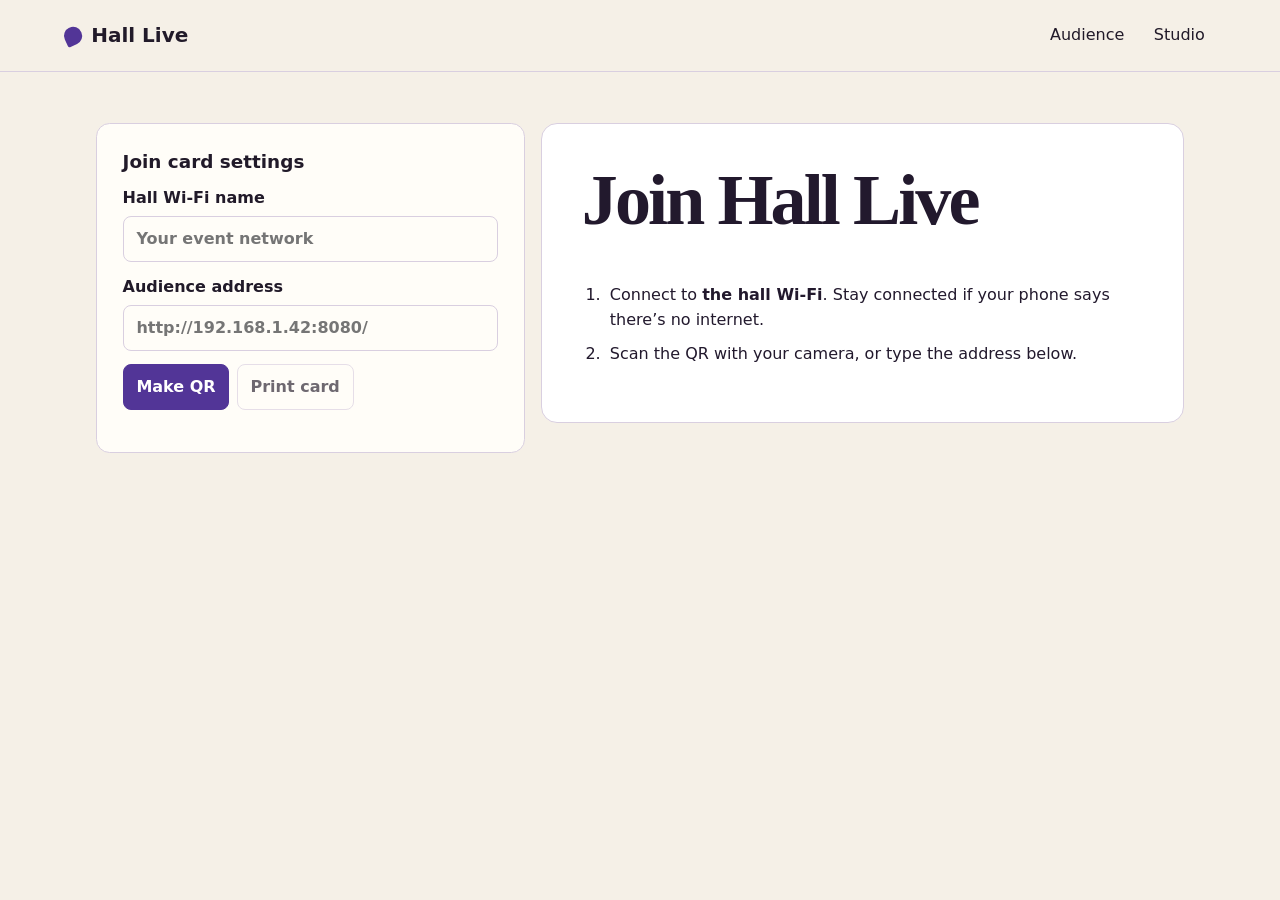
==== join.html @ 4592b155 "Add offline audience QR and venue setup guide" ====
<!doctype html>
<html lang="en">
<head>
<meta charset="utf-8">
<meta name="viewport" content="width=device-width, initial-scale=1">
<title>Audience join card | Hall Live</title>
<link rel="stylesheet" href="/style.css">
</head>
<body>
<header><a class="brand" href="/"><span class="brand-mark" aria-hidden="true"></span>Hall Live</a><nav aria-label="Views"><a href="/">Audience</a><a href="/?view=studio">Studio</a></nav></header>
<main class="join-layout">
  <section class="editor join-settings">
    <h2>Join card settings</h2>
    <form id="join-form">
      <label>Hall Wi-Fi name<input name="network" maxlength="32" required placeholder="Your event network"></label>
      <label>Audience address<input name="address" type="url" required maxlength="80" placeholder="http://192.168.1.42:8080/"></label>
      <div class="actions"><button class="primary">Make QR</button><button id="print-card" type="button" disabled>Print card</button></div>
    </form>
    <p id="join-status" role="status"></p>
  </section>
  <article class="join-card" aria-labelledby="join-title">
    <h1 id="join-title">Join Hall Live</h1>
    <ol>
      <li>Connect to <strong id="printed-network">the hall Wi-Fi</strong>. Stay connected if your phone says there’s no internet.</li>
      <li>Scan the QR with your camera, or type the address below.</li>
    </ol>
    <div id="join-qr"></div>
    <p id="printed-address"></p>
  </article>
</main>
<script src="/qrcode.js"></script>
<script src="/join.js"></script>
</body>
</html>
---- style.css ----
:root {
  --paper: #f5f0e7;
  --panel: #fffdf8;
  --ink: #211a29;
  --muted: #62576a;
  --line: #d9cfe0;
  --accent: #523597;
  --wash: #eae0ff;
  --signal: #e2ff9d;
  font: 16px/1.55 system-ui, sans-serif;
  background: var(--paper);
  color: var(--ink);
}
* { box-sizing: border-box }
body { margin: 0; min-height: 100vh }
header {
  display: flex; align-items: center; justify-content: space-between; flex-wrap: wrap;
  gap: .75rem 2rem; padding: 1rem clamp(1rem, 5vw, 4rem); border-bottom: 1px solid var(--line);
}
.brand { display: inline-flex; align-items: center; gap: .6rem; font-size: 1.25rem; font-weight: 850; text-decoration: none }
.brand-mark {
  width: 1.1rem; height: 1.1rem; background: var(--accent); display: inline-block;
  border-radius: 50% 50% 50% 12%; transform: rotate(-25deg);
}
a { color: inherit; text-underline-offset: .22em }
nav, .actions { display: flex; flex-wrap: wrap; gap: .45rem }
nav a { padding: .45rem .7rem; border-radius: .4rem; text-decoration: none }
nav a:hover { text-decoration: underline }
nav a[aria-current] { background: var(--wash); color: var(--accent); font-weight: 750 }
main, #notice { max-width: 76rem; margin-inline: auto; padding-inline: clamp(1rem, 5vw, 4rem) }
main { padding-block: clamp(1.4rem, 4vw, 3.5rem) }
#notice { color: var(--accent); margin-block: .8rem 0 }
#notice:empty { display: none }
h1, h2, p { margin: 0 0 .65em; overflow-wrap: anywhere }
h1 { font: 700 clamp(2.65rem, 7.5vw, 5.75rem)/1 Georgia, serif; letter-spacing: -.04em; text-wrap: balance }
h2 { font-size: 1.15rem; line-height: 1.25 }
p { white-space: pre-wrap }
.stage {
  background: var(--panel); border: 1px solid var(--line); border-radius: 1rem;
  padding: clamp(1.25rem, 6vw, 5rem); min-height: 43vh; display: grid; align-items: center;
  box-shadow: 0 12px 32px #2f15460e;
}
.stage p { font-size: clamp(1.05rem, 2.6vw, 1.55rem); color: var(--muted); max-width: 52ch }
.stage p:empty { display: none }
button, input, textarea, select {
  font: inherit; color: inherit; background: var(--panel); border: 1px solid var(--line); border-radius: .5rem;
  padding: .6rem .8rem; min-width: 0;
}
button { cursor: pointer; min-height: 44px; font-weight: 650 }
button.primary { color: white; background: var(--accent); border-color: var(--accent) }
button:hover:not(:disabled) { text-decoration: underline; text-underline-offset: .17em }
button:disabled { opacity: .65; cursor: default }
:focus-visible { outline: 3px solid #a64fba; outline-offset: 3px }
label { display: grid; gap: .35rem; margin: .8rem 0; font-weight: 650 }
textarea { resize: vertical; min-height: 6rem }
fieldset { border: 0; padding: 0; margin: 0; min-width: 0 }
legend { color: var(--muted); padding: 0 }
.ballot { display: grid; gap: .65rem; max-width: 38rem }
.ballot button { text-align: left; padding: .85rem 1rem; background: var(--wash); color: var(--ink); border-color: var(--line); overflow-wrap: anywhere }
.ballot button:hover:not(:disabled) { border-color: var(--accent) }
.results { list-style: none; padding: 0; max-width: 46rem }
.results li { padding: .45rem 0; overflow-wrap: anywhere }
meter { display: block; width: 100%; height: 1rem; accent-color: var(--accent) }
.clock { display: inline-block; font-size: clamp(2rem, 7vw, 5rem); font-weight: 800; font-variant-numeric: tabular-nums; color: var(--accent) }
.stage-panel, .editor, .login { background: var(--panel); padding: clamp(1rem, 3vw, 1.6rem); border: 1px solid var(--line); border-radius: .85rem }
.stage-panel p { margin-bottom: .35rem }
.actions { margin-top: .75rem }
.studio { display: grid; grid-template-columns: minmax(12rem, 1fr) minmax(0, 2.15fr); align-items: start; gap: 1.3rem; margin-top: 1.3rem }
.deck section { padding: .85rem .1rem; border-bottom: 1px solid var(--line) }
.deck p { color: var(--muted); font-size: .9rem }
.deck button { display: block; text-align: left; width: 100%; overflow-wrap: anywhere; margin: .35rem 0 }
.deck button[data-add] { background: transparent; border-style: dashed }
.deck [aria-current=true] { background: var(--wash); border-color: var(--accent); color: var(--accent) }
.login { max-width: 25rem }
[data-view=projector] {
  --paper: #161125; --panel: #201831; --line: #514461; --ink: #fff9ed;
  --muted: #e5d9f1; --accent: var(--signal); --wash: #312744;
  background: var(--paper); color: var(--ink); color-scheme: dark;
}
[data-view=projector] main { max-width: 100rem }
[data-view=projector] .stage { min-height: 68vh; border: 0; box-shadow: none }
[data-view=projector] h1 { font-size: clamp(3rem, 8vw, 7rem) }
[data-view=projector] .results { font-size: clamp(1rem, 3vw, 2rem) }
@media(max-width: 700px) {
  .studio { grid-template-columns: 1fr }
  .studio .deck { order: 2 }
  nav { font-size: .9rem }
  nav a { padding-inline: .5rem }
}

/* Audience and projector share the current cue, with space scaled for viewing distance. */
[data-view=audience] main { max-width: 61rem }
.stage { display: flex; flex-direction: column; align-items: stretch; gap: clamp(2rem, 7vw, 5rem) }
.stage-top { display: flex; justify-content: space-between; align-items: center; gap: .8rem; color: var(--muted); font-size: .9rem }
.stage-status { display: inline-flex; align-items: center; gap: .5rem; font-weight: 750; color: var(--accent) }
.stage-status::before { content: ""; width: .55rem; height: .55rem; border-radius: 50%; background: currentColor; flex: none }
.stage[data-phase=open] .stage-status { color: #286341 }
.stage-content { flex: 1; display: flex; flex-direction: column; align-items: flex-start; justify-content: center }
.stage .poll-message { background: var(--wash); color: var(--ink); border-radius: .55rem; padding: .6rem .8rem }
.ballot { width: 100%; margin-top: .55rem }
.ballot button { display: flex; align-items: center; gap: .8rem; min-height: 3.65rem }
.choice-letter { background: var(--panel); color: var(--accent); border-radius: .35rem; padding: .15rem .52rem; flex: none }
.results { width: 100% }
.timer { display: grid; margin-block: 0 1rem; font-variant-numeric: tabular-nums }
.timer span { color: var(--muted) }
.timer .clock { line-height: 1.1 }
[data-view=projector] .stage[data-phase=open] .stage-status { color: var(--signal) }
[data-view=projector] .stage-top { font-size: clamp(1rem, 2vw, 1.45rem) }

/* The studio keeps stage controls apart from draft editing. */
.studio-header { display: flex; align-items: baseline; justify-content: space-between; flex-wrap: wrap; gap: .4rem 1rem }
[data-view=studio] h1 { font-size: clamp(2.4rem, 6vw, 4rem) }
.studio-header p { color: var(--muted) }
.stage-panel { background: #272037; border-color: #272037; color: #fff9ed }
.stage-panel .stage-status, .stage-panel .clock { color: var(--signal) }
.stage-panel .timer span { color: #e5d9f1 }
.stage-panel h2 { font-size: clamp(1.3rem, 4vw, 2rem); margin-bottom: .15rem }
.stage-panel button { background: #3c3052; border-color: #766686; color: #fff9ed }
.stage-panel button.primary { background: var(--signal); border-color: var(--signal); color: #272037 }
.live-summary { display: flex; justify-content: space-between; align-items: end; flex-wrap: wrap; gap: .6rem }
.poll-count { color: #e5d9f1; font-variant-numeric: tabular-nums }
.deck-heading { padding-block: .5rem; border-bottom: 1px solid var(--line) }
.editor small { color: var(--muted); font-weight: 450 }
@media(max-width: 700px) {
  [data-view=audience] main { padding-top: 1rem }
  .stage { min-height: 52vh }
  .actions button { flex: 1 1 auto }
}

.join-layout { display: grid; grid-template-columns: minmax(15rem, 1fr) minmax(0, 1.5fr); align-items: start; gap: 1rem }
.join-card { padding: clamp(1.1rem, 5vw, 2.5rem); background: #fff; color: #22192d; border: 1px solid var(--line); border-radius: 1rem }
.join-card h1 { font-size: clamp(2.6rem, 7vw, 4.5rem) }
.join-card ol { padding-left: 1.5rem }
.join-card li { padding-left: .25rem; margin-bottom: .55rem; overflow-wrap: anywhere }
#join-qr svg { display: block; width: min(100%, 19rem); height: auto; margin: 1rem auto }
#printed-address { font-weight: 750; text-align: center; margin: 0 }
#join-status { margin-top: 1rem; color: var(--muted) }
@media (max-width: 680px) {
  .join-layout { grid-template-columns: 1fr }
  [data-view=audience] header { padding: .7rem 1rem }
  [data-view=audience] .stage { min-height: 0; gap: 1.45rem }
  [data-view=audience] h1 { font-size: clamp(2.15rem, 8vw, 3.5rem); margin-bottom: .5em }
  .ballot button { min-height: 3.75rem }
  .join-settings input { font-size: 1rem }
}
@media print {
  @page { margin: 12mm }
  :root, body { background: white; color: black }
  header, .join-settings { display: none }
  .join-layout { display: block; max-width: none; padding: 0 }
  .join-card { border: 0; padding: 0; break-inside: avoid }
  #join-qr svg { width: 85mm }
}
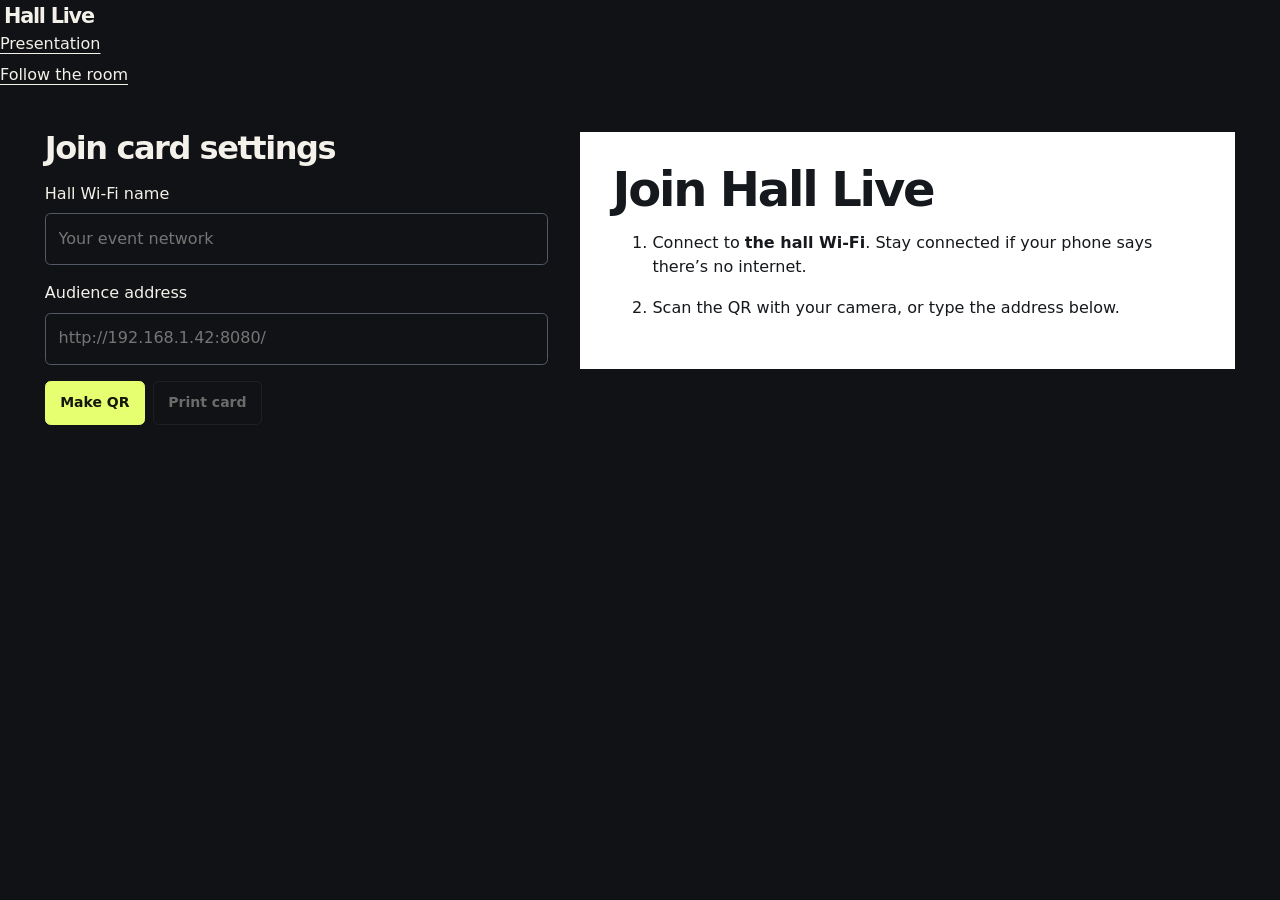
==== commit 86db8246: "Rebuild presentation experience and add farewell opening slides" ====
--- a/join.html
+++ b/join.html
@@ -7,7 +7,7 @@
 <link rel="stylesheet" href="/style.css">
 </head>
 <body>
-<header><a class="brand" href="/"><span class="brand-mark" aria-hidden="true"></span>Hall Live</a><nav aria-label="Views"><a href="/">Audience</a><a href="/?view=studio">Studio</a></nav></header>
+<header><a class="brand" href="/"><span class="brand-mark" aria-hidden="true"></span>Hall Live</a><nav aria-label="Views"><a href="/">Presentation</a><a href="/?follow=1">Follow the room</a></nav></header>
 <main class="join-layout">
   <section class="editor join-settings">
     <h2>Join card settings</h2>
--- a/style.css
+++ b/style.css
@@ -1,153 +1,11 @@
-:root {
-  --paper: #f5f0e7;
-  --panel: #fffdf8;
-  --ink: #211a29;
-  --muted: #62576a;
-  --line: #d9cfe0;
-  --accent: #523597;
-  --wash: #eae0ff;
-  --signal: #e2ff9d;
-  font: 16px/1.55 system-ui, sans-serif;
-  background: var(--paper);
-  color: var(--ink);
-}
-* { box-sizing: border-box }
-body { margin: 0; min-height: 100vh }
-header {
-  display: flex; align-items: center; justify-content: space-between; flex-wrap: wrap;
-  gap: .75rem 2rem; padding: 1rem clamp(1rem, 5vw, 4rem); border-bottom: 1px solid var(--line);
-}
-.brand { display: inline-flex; align-items: center; gap: .6rem; font-size: 1.25rem; font-weight: 850; text-decoration: none }
-.brand-mark {
-  width: 1.1rem; height: 1.1rem; background: var(--accent); display: inline-block;
-  border-radius: 50% 50% 50% 12%; transform: rotate(-25deg);
-}
-a { color: inherit; text-underline-offset: .22em }
-nav, .actions { display: flex; flex-wrap: wrap; gap: .45rem }
-nav a { padding: .45rem .7rem; border-radius: .4rem; text-decoration: none }
-nav a:hover { text-decoration: underline }
-nav a[aria-current] { background: var(--wash); color: var(--accent); font-weight: 750 }
-main, #notice { max-width: 76rem; margin-inline: auto; padding-inline: clamp(1rem, 5vw, 4rem) }
-main { padding-block: clamp(1.4rem, 4vw, 3.5rem) }
-#notice { color: var(--accent); margin-block: .8rem 0 }
-#notice:empty { display: none }
-h1, h2, p { margin: 0 0 .65em; overflow-wrap: anywhere }
-h1 { font: 700 clamp(2.65rem, 7.5vw, 5.75rem)/1 Georgia, serif; letter-spacing: -.04em; text-wrap: balance }
-h2 { font-size: 1.15rem; line-height: 1.25 }
-p { white-space: pre-wrap }
-.stage {
-  background: var(--panel); border: 1px solid var(--line); border-radius: 1rem;
-  padding: clamp(1.25rem, 6vw, 5rem); min-height: 43vh; display: grid; align-items: center;
-  box-shadow: 0 12px 32px #2f15460e;
-}
-.stage p { font-size: clamp(1.05rem, 2.6vw, 1.55rem); color: var(--muted); max-width: 52ch }
-.stage p:empty { display: none }
-button, input, textarea, select {
-  font: inherit; color: inherit; background: var(--panel); border: 1px solid var(--line); border-radius: .5rem;
-  padding: .6rem .8rem; min-width: 0;
-}
-button { cursor: pointer; min-height: 44px; font-weight: 650 }
-button.primary { color: white; background: var(--accent); border-color: var(--accent) }
-button:hover:not(:disabled) { text-decoration: underline; text-underline-offset: .17em }
-button:disabled { opacity: .65; cursor: default }
-:focus-visible { outline: 3px solid #a64fba; outline-offset: 3px }
-label { display: grid; gap: .35rem; margin: .8rem 0; font-weight: 650 }
-textarea { resize: vertical; min-height: 6rem }
-fieldset { border: 0; padding: 0; margin: 0; min-width: 0 }
-legend { color: var(--muted); padding: 0 }
-.ballot { display: grid; gap: .65rem; max-width: 38rem }
-.ballot button { text-align: left; padding: .85rem 1rem; background: var(--wash); color: var(--ink); border-color: var(--line); overflow-wrap: anywhere }
-.ballot button:hover:not(:disabled) { border-color: var(--accent) }
-.results { list-style: none; padding: 0; max-width: 46rem }
-.results li { padding: .45rem 0; overflow-wrap: anywhere }
-meter { display: block; width: 100%; height: 1rem; accent-color: var(--accent) }
-.clock { display: inline-block; font-size: clamp(2rem, 7vw, 5rem); font-weight: 800; font-variant-numeric: tabular-nums; color: var(--accent) }
-.stage-panel, .editor, .login { background: var(--panel); padding: clamp(1rem, 3vw, 1.6rem); border: 1px solid var(--line); border-radius: .85rem }
-.stage-panel p { margin-bottom: .35rem }
-.actions { margin-top: .75rem }
-.studio { display: grid; grid-template-columns: minmax(12rem, 1fr) minmax(0, 2.15fr); align-items: start; gap: 1.3rem; margin-top: 1.3rem }
-.deck section { padding: .85rem .1rem; border-bottom: 1px solid var(--line) }
-.deck p { color: var(--muted); font-size: .9rem }
-.deck button { display: block; text-align: left; width: 100%; overflow-wrap: anywhere; margin: .35rem 0 }
-.deck button[data-add] { background: transparent; border-style: dashed }
-.deck [aria-current=true] { background: var(--wash); border-color: var(--accent); color: var(--accent) }
-.login { max-width: 25rem }
-[data-view=projector] {
-  --paper: #161125; --panel: #201831; --line: #514461; --ink: #fff9ed;
-  --muted: #e5d9f1; --accent: var(--signal); --wash: #312744;
-  background: var(--paper); color: var(--ink); color-scheme: dark;
-}
-[data-view=projector] main { max-width: 100rem }
-[data-view=projector] .stage { min-height: 68vh; border: 0; box-shadow: none }
-[data-view=projector] h1 { font-size: clamp(3rem, 8vw, 7rem) }
-[data-view=projector] .results { font-size: clamp(1rem, 3vw, 2rem) }
-@media(max-width: 700px) {
-  .studio { grid-template-columns: 1fr }
-  .studio .deck { order: 2 }
-  nav { font-size: .9rem }
-  nav a { padding-inline: .5rem }
-}
-
-/* Audience and projector share the current cue, with space scaled for viewing distance. */
-[data-view=audience] main { max-width: 61rem }
-.stage { display: flex; flex-direction: column; align-items: stretch; gap: clamp(2rem, 7vw, 5rem) }
-.stage-top { display: flex; justify-content: space-between; align-items: center; gap: .8rem; color: var(--muted); font-size: .9rem }
-.stage-status { display: inline-flex; align-items: center; gap: .5rem; font-weight: 750; color: var(--accent) }
-.stage-status::before { content: ""; width: .55rem; height: .55rem; border-radius: 50%; background: currentColor; flex: none }
-.stage[data-phase=open] .stage-status { color: #286341 }
-.stage-content { flex: 1; display: flex; flex-direction: column; align-items: flex-start; justify-content: center }
-.stage .poll-message { background: var(--wash); color: var(--ink); border-radius: .55rem; padding: .6rem .8rem }
-.ballot { width: 100%; margin-top: .55rem }
-.ballot button { display: flex; align-items: center; gap: .8rem; min-height: 3.65rem }
-.choice-letter { background: var(--panel); color: var(--accent); border-radius: .35rem; padding: .15rem .52rem; flex: none }
-.results { width: 100% }
-.timer { display: grid; margin-block: 0 1rem; font-variant-numeric: tabular-nums }
-.timer span { color: var(--muted) }
-.timer .clock { line-height: 1.1 }
-[data-view=projector] .stage[data-phase=open] .stage-status { color: var(--signal) }
-[data-view=projector] .stage-top { font-size: clamp(1rem, 2vw, 1.45rem) }
-
-/* The studio keeps stage controls apart from draft editing. */
-.studio-header { display: flex; align-items: baseline; justify-content: space-between; flex-wrap: wrap; gap: .4rem 1rem }
-[data-view=studio] h1 { font-size: clamp(2.4rem, 6vw, 4rem) }
-.studio-header p { color: var(--muted) }
-.stage-panel { background: #272037; border-color: #272037; color: #fff9ed }
-.stage-panel .stage-status, .stage-panel .clock { color: var(--signal) }
-.stage-panel .timer span { color: #e5d9f1 }
-.stage-panel h2 { font-size: clamp(1.3rem, 4vw, 2rem); margin-bottom: .15rem }
-.stage-panel button { background: #3c3052; border-color: #766686; color: #fff9ed }
-.stage-panel button.primary { background: var(--signal); border-color: var(--signal); color: #272037 }
-.live-summary { display: flex; justify-content: space-between; align-items: end; flex-wrap: wrap; gap: .6rem }
-.poll-count { color: #e5d9f1; font-variant-numeric: tabular-nums }
-.deck-heading { padding-block: .5rem; border-bottom: 1px solid var(--line) }
-.editor small { color: var(--muted); font-weight: 450 }
-@media(max-width: 700px) {
-  [data-view=audience] main { padding-top: 1rem }
-  .stage { min-height: 52vh }
-  .actions button { flex: 1 1 auto }
-}
-
-.join-layout { display: grid; grid-template-columns: minmax(15rem, 1fr) minmax(0, 1.5fr); align-items: start; gap: 1rem }
-.join-card { padding: clamp(1.1rem, 5vw, 2.5rem); background: #fff; color: #22192d; border: 1px solid var(--line); border-radius: 1rem }
-.join-card h1 { font-size: clamp(2.6rem, 7vw, 4.5rem) }
-.join-card ol { padding-left: 1.5rem }
-.join-card li { padding-left: .25rem; margin-bottom: .55rem; overflow-wrap: anywhere }
-#join-qr svg { display: block; width: min(100%, 19rem); height: auto; margin: 1rem auto }
-#printed-address { font-weight: 750; text-align: center; margin: 0 }
-#join-status { margin-top: 1rem; color: var(--muted) }
-@media (max-width: 680px) {
-  .join-layout { grid-template-columns: 1fr }
-  [data-view=audience] header { padding: .7rem 1rem }
-  [data-view=audience] .stage { min-height: 0; gap: 1.45rem }
-  [data-view=audience] h1 { font-size: clamp(2.15rem, 8vw, 3.5rem); margin-bottom: .5em }
-  .ballot button { min-height: 3.75rem }
-  .join-settings input { font-size: 1rem }
-}
-@media print {
-  @page { margin: 12mm }
-  :root, body { background: white; color: black }
-  header, .join-settings { display: none }
-  .join-layout { display: block; max-width: none; padding: 0 }
-  .join-card { border: 0; padding: 0; break-inside: avoid }
-  #join-qr svg { width: 85mm }
-}
+:root{--bg:#111215;--panel:#1a1c21;--ink:#f3f1e9;--muted:#b2b3ba;--line:#35373e;--accent:#e5ff70;--paper:var(--bg);--wash:#292c32;font:16px/1.55 'Segoe UI',system-ui,sans-serif;color:var(--ink);background:var(--bg);color-scheme:dark}*{box-sizing:border-box}body{margin:0}a{color:inherit;text-underline-offset:.25em}button,input,select,textarea{font:inherit;color:inherit}button{border:1px solid var(--line);background:transparent;padding:.65rem .9rem;min-height:44px;border-radius:.35rem;cursor:pointer;font-size:.875rem;font-weight:600;transition:background .15s,color .15s}button:hover:not(:disabled){background:#30333b;border-color:#777b89}button:disabled{opacity:.4;cursor:default}button.primary{background:var(--accent);color:#15170d;border-color:var(--accent)}:focus-visible{outline:3px solid var(--accent);outline-offset:4px}::selection{background:var(--accent);color:#111}h1,h2,h3,p,figure{margin:0}h1,h2,h3{line-height:1.05;letter-spacing:-.045em}h1{font-size:clamp(2.75rem,4.7vw,5.5rem);font-weight:650;max-width:18ch;text-wrap:balance}h2{font-size:2rem}h3{font-size:1.25rem}.skip{position:fixed;left:1rem;top:-5rem;z-index:20;background:var(--accent);color:#111;padding:.75rem}.skip:focus{top:1rem}.topbar{height:84px;display:flex;align-items:center;gap:2.5rem;padding:0 2rem;border-bottom:1px solid var(--line)}.brand{display:flex;align-items:center;gap:.25rem;font-weight:850;letter-spacing:-.06em;font-size:1.3rem;text-decoration:none;white-space:nowrap}.brand>span{font-weight:350}.brand i{width:7px;height:7px;background:var(--accent);border-radius:50%;margin-left:.4rem}.event-name{font-size:.75rem;font-weight:700;letter-spacing:.07em;color:var(--muted)}.event-name span{font-weight:400;letter-spacing:0;color:#858892}.top-actions{margin-left:auto;display:flex;gap:.4rem}.top-actions button{border-color:transparent;font-size:.8rem;color:var(--muted)}.top-actions button:first-child{border-color:var(--line)}.shell{display:grid;grid-template-columns:240px minmax(0,1fr);min-height:calc(100svh - 160px)}aside{border-right:1px solid var(--line);padding:2.3rem 1.3rem;display:flex;flex-direction:column}.rail-label,.kicker,.file-label{font-size:.75rem;font-weight:700;letter-spacing:.12em;text-transform:uppercase}.rail-label{color:#9699a4;padding:0 .7rem;margin-bottom:1.5rem}nav{display:grid;gap:.35rem}nav button{display:flex;gap:.85rem;text-align:left;align-items:center;border-color:transparent;color:#a6a8b2;padding:.9rem .7rem;font-size:.875rem}nav button>span{font-size:.7rem;color:#777c8b;letter-spacing:.04em}nav button[aria-current]{color:var(--accent);background:#e5ff700c;border-color:#e5ff7030}nav button[aria-current]>span{color:var(--accent)}.rail-bottom{margin-top:auto;padding:3rem .7rem 0}.rail-bottom>span{font-size:.7rem;letter-spacing:.13em;color:#9699a4}.rail-bottom p{color:#797e8b;font-size:.85rem;margin-top:.75rem}main{padding:clamp(1.5rem,3.5vw,4rem);min-width:0;display:flex;align-items:center}.slide{width:100%;display:grid;gap:2.2rem;align-items:center}.slide.has-visual{grid-template-columns:minmax(0,1.1fr) minmax(0,1fr)}.slide-copy{min-width:0}.kicker{color:var(--accent);margin-bottom:1.6rem}.body-copy{margin-top:1.6rem;color:#b9bbc5;font-size:clamp(1.05rem,1.4vw,1.35rem);line-height:1.65;max-width:58ch}.body-copy>p{white-space:pre-wrap}.body-copy>p+p{margin-top:1rem}.source-link{display:inline-block;margin-top:1rem;color:var(--muted);font-size:.8rem}.visual{min-width:0}.cover-art{display:flex;flex-direction:column;align-items:center;justify-content:center;position:relative;min-height:420px;border:1px solid var(--line);background:radial-gradient(circle at 70% 20%,#e5ff7010,transparent 55%),repeating-linear-gradient(0deg,transparent,transparent 39px,#ffffff04 40px);overflow:hidden}.cover-art>span{font-size:clamp(6rem,12vw,13rem);font-weight:850;letter-spacing:-.09em;line-height:.9;color:var(--accent)}.cover-art .outline{-webkit-text-stroke:1px #b3b7c5;color:transparent}.art-label{font-size:.65rem;letter-spacing:.13em;text-align:center;margin-top:2rem;color:#9b9da6}.diagram{border:1px solid var(--line);padding:1.5rem;background:#191b20;min-width:0}.diagram figcaption{font-size:.85rem;line-height:1.55;color:#a8acb9;margin-top:1.25rem}.flow{display:grid;grid-template-columns:repeat(2,minmax(0,1fr));gap:1.1rem}.flow-step{position:relative;padding:1.1rem;border:1px solid #424650;background:#202329;display:flex;flex-direction:column;justify-content:center;gap:.8rem;min-height:100px}.flow-step:not(:last-child)::after{content:'↓';position:absolute;right:.5rem;bottom:-1.3rem;color:var(--accent);z-index:1}.flow-step strong{font-size:1rem;line-height:1.3;font-weight:600}.node-index{font-size:.65rem;letter-spacing:.12em;color:var(--accent)}.loop .flow-step:last-child{border-color:var(--accent)}.prompt-line{font-size:1.5rem;line-height:1.4;color:var(--ink);padding:1rem 0 1.5rem}.prompt-line span{background:var(--accent);color:#111;padding:0 .5rem}.token-row{display:flex;flex-wrap:wrap;gap:.6rem}.token-row>span{padding:.5rem .7rem;border:1px solid #474b57;font-size:.875rem}.token-row .highlight{border-color:var(--accent);color:var(--accent)}.nest,.nest div{padding:1.15rem;border:1px solid #64764d;background:#e5ff7007;font-size:1rem}.nest div{margin-top:1rem}.nest div div div{color:var(--accent);font-weight:750}.skill-card{background:#22252d;padding:1.5rem;border-left:3px solid var(--accent)}.file-label{color:var(--accent);font-size:.65rem}.skill-card h3{margin-top:1.5rem;line-height:1.2}.skill-card ul{padding-left:1.2rem;color:var(--muted);font-size:.9rem}.skill-card li{margin-top:.6rem}.sdlc>.diagram{padding:0;border:0}.sdlc .flow{grid-template-columns:repeat(3,minmax(0,1fr));margin-top:1rem;gap:.6rem}.sdlc .flow-step{padding:.7rem;min-height:85px}.sdlc .flow-step strong{font-size:.875rem}.sdlc-rows{margin-top:1rem}.sdlc-rows p{padding:1rem 0;border-top:1px solid var(--line);display:grid;gap:.5rem;font-size:.875rem}.sdlc-rows span{color:var(--muted)}.transcript>p{font-size:.95rem;line-height:1.6;padding:1rem 0;border-bottom:1px solid var(--line);color:#bdc0ca}.transcript b{display:block;color:var(--ink);margin-bottom:.4rem}.self-grid{display:grid;grid-template-columns:1fr 1fr;gap:1px;background:var(--line);padding:1px}.self-grid>div{background:#1a1c21;padding:1.2rem}.self-grid>div>span{color:var(--accent);font-size:3.8rem;font-weight:700;line-height:1}.self-grid h3{margin-top:.8rem}.self-grid p{font-size:.85rem;color:var(--muted);margin-top:.5rem}.self-grid figcaption{grid-column:1/-1;background:var(--bg);margin:0;padding:1rem}.debate-art,.closing-art{display:grid;gap:.4rem;font-size:clamp(2rem,4vw,4.3rem);font-weight:800;letter-spacing:-.05em;line-height:1.05}.accent{color:var(--accent)}.closing-art{font-size:clamp(1.7rem,3vw,3rem);padding:2rem 0;border-block:1px solid var(--line)}.poll{grid-column:1/-1;max-width:65rem;width:100%}.poll-heading{display:flex;justify-content:space-between;gap:1rem;flex-wrap:wrap;margin-bottom:.8rem}.poll-heading .kicker{margin:0}.poll-heading>span:last-child{color:var(--muted);font-size:.8rem}.choices{display:grid;grid-template-columns:1fr 1fr;gap:.65rem}.choices button{display:flex;align-items:center;gap:1rem;text-align:left;padding:1rem;background:#1b1e24;font-size:1rem;min-height:65px}.choices button>span{border:1px solid #4e535f;display:grid;place-items:center;min-width:1.8rem;height:1.8rem;color:var(--accent);font-size:.75rem}.choices button.picked{border-color:var(--accent);opacity:1;color:var(--accent);background:#e5ff700a}.poll-receipt{font-size:.85rem;color:var(--muted);margin-top:.75rem}.has-poll h1{font-size:clamp(2.3rem,4vw,4.3rem);max-width:27ch}.has-poll .body-copy{max-width:65ch;margin-top:1rem}.comparison{grid-column:1/-1;display:grid;grid-template-columns:repeat(auto-fit,minmax(min(100%,20rem),1fr));gap:2rem}.result h3{color:var(--accent);margin-bottom:.5rem}.result>p{color:var(--muted);font-size:.85rem}.result-line{display:flex;flex-wrap:wrap;justify-content:space-between;gap:.3rem;margin-top:.85rem;font-size:.9rem}.result-line b{font-variant-numeric:tabular-nums;font-weight:600}meter{width:100%;height:.7rem;accent-color:var(--accent)}meter::-webkit-meter-bar{background:#393d48;border:0}meter::-webkit-meter-optimum-value{background:var(--accent)}.navigation{position:relative;display:flex;align-items:center;justify-content:space-between;gap:1rem;padding:1rem 2rem;border-top:1px solid var(--line);min-height:76px;background:var(--bg)}.navigation>div:not(.progress){display:flex;align-items:center;gap:1rem}#position{font-size:.85rem;font-variant-numeric:tabular-nums;min-width:5rem;text-align:center;color:var(--muted)}#chapter-label{font-size:.8rem;color:var(--muted)}.keyboard-hint{font-size:.75rem;color:#8e929e}.progress{position:absolute;top:-2px;height:2px;left:0;right:0;pointer-events:none}.progress span{display:block;height:2px;background:var(--accent);transition:width .2s}.navigation #next{background:var(--accent);color:#111;border-color:var(--accent);min-width:6rem}#notice{position:fixed;bottom:5.5rem;left:50%;transform:translateX(-50%);width:max-content;max-width:calc(100vw - 2rem);padding:.9rem 1.2rem;background:#f3f1e9;color:#111;border-radius:.5rem;box-shadow:0 8px 30px #0005;z-index:10;font-size:.9rem}#notice:empty{display:none}dialog{background:#1b1d23;color:var(--ink);border:1px solid #555a66;padding:2rem;border-radius:.8rem;width:min(34rem,calc(100vw - 2rem));max-height:90svh;overflow:auto}dialog::backdrop{background:#000b}dialog p{color:var(--muted);margin:1rem 0}dialog .kicker{color:var(--accent)}dialog h2{line-height:1.15}dialog label{display:grid;gap:.5rem;margin:1.5rem 0}input,textarea,select{background:#111215;border:1px solid #545966;padding:.8rem;border-radius:.35rem;width:100%}.control-grid{display:grid;gap:.75rem;margin:1rem 0}#close-room{margin-top:1rem;width:100%}[hidden]{display:none!important}.debate-clock{grid-column:1/-1;display:flex;align-items:center;gap:1rem}.debate-clock span{color:var(--muted);font-size:.875rem}.debate-clock time{font-size:2.4rem;font-weight:700;font-variant-numeric:tabular-nums;color:var(--accent)}pre{padding:1.3rem;background:#20232b;border:1px solid #454a56;white-space:pre-wrap;overflow-wrap:anywhere;font: .95rem/1.7 ui-monospace,Consolas,monospace;margin-block:1rem 0;color:#e4ebcc}.table-wrap{overflow-x:auto}table{border-collapse:collapse;width:100%;font-size:.9rem}th,td{padding:.9rem;text-align:left;border:1px solid var(--line);vertical-align:top}th{color:var(--accent);background:#252830}.following aside{display:none}.following .shell{grid-template-columns:1fr}.following main{max-width:100rem;margin:auto;width:100%}:fullscreen aside,:fullscreen .event-name,:fullscreen .top-actions{display:none}:fullscreen .shell{grid-template-columns:1fr}:fullscreen main{padding:clamp(1.5rem,4vw,5rem)}:fullscreen h1{font-size:clamp(3rem,5.5vw,6.5rem)}
+/* The printable join card remains available on the local server. */
+.join-layout{display:grid;grid-template-columns:1fr 1.3fr;gap:2rem;align-items:start;max-width:80rem;margin:auto;display:grid}.join-card{padding:2rem;background:white;color:#15181c}.join-card h1{font-size:3rem}.join-card li{margin-bottom:1rem}#join-qr svg{display:block;width:min(100%,19rem);height:auto;margin:1rem auto}#printed-address{text-align:center;font-weight:700}.join-settings h2{margin-bottom:1rem}.join-settings label{display:grid;gap:.4rem;margin:1rem 0}.join-settings .actions{display:flex;gap:.5rem}.join-settings #join-status{margin-top:1rem;color:var(--muted)}
+@media(min-width:1600px){.shell{grid-template-columns:270px minmax(0,1fr)}main{padding:4rem 5rem}.slide{gap:4rem}}
+@media(max-width:1100px){.shell{grid-template-columns:195px minmax(0,1fr)}.topbar{padding-inline:1.25rem;gap:1.5rem}.event-name span{display:none}.top-actions{gap:0}.top-actions button{padding:.6rem}aside{padding-inline:.65rem}.rail-label{font-size:.65rem}nav button{font-size:.8rem;gap:.6rem}.slide.has-visual{grid-template-columns:1fr 1fr;gap:1.5rem}.diagram{padding:1rem}.flow-step{padding:.75rem}.cover-art{min-height:350px}.keyboard-hint{display:none}}
+@media(max-width:800px){.event-name{display:none}.shell{display:block}aside{border-right:0;border-bottom:1px solid var(--line);padding:.6rem 1rem}.rail-label,.rail-bottom{display:none}nav{display:flex;overflow-x:auto;gap:.35rem}nav button{white-space:nowrap;flex-shrink:0;padding:.6rem}.shell{min-height:calc(100svh - 220px)}main{padding:2rem 1.25rem}.slide.has-visual{grid-template-columns:1fr}.slide{gap:2rem}.kicker{margin-bottom:1rem}h1{font-size:clamp(2.8rem,7vw,4.5rem);max-width:23ch}.body-copy{margin-top:1.2rem}.cover-art{min-height:300px;flex-direction:row;gap:1rem;flex-wrap:wrap;padding:2rem}.cover-art>span{font-size:7rem}.art-label{flex-basis:100%;margin:0}.visual{max-width:42rem}.navigation{padding:1rem;flex-wrap:wrap}.navigation>div:not(.progress){margin-left:auto}#chapter-label{display:none}.topbar{height:72px}.choices{grid-template-columns:1fr 1fr}.join-layout{grid-template-columns:1fr}.has-poll h1{font-size:2.8rem}}
+@media(max-width:480px){.topbar{padding:0 1rem}.brand{font-size:1.1rem}.top-actions button{font-size:.75rem;padding:.5rem}.top-actions #fullscreen{display:none}.choices{grid-template-columns:1fr}.choices button{font-size:.95rem}.body-copy{font-size:1.05rem}.has-poll h1{font-size:2.5rem}h1{font-size:2.7rem}.diagram{padding:1rem}.flow-step{min-height:90px}.nest,.nest div{padding:.8rem}.self-grid{padding:1px}.self-grid>div{padding:1rem}.self-grid>div>span{font-size:3rem}.navigation>div:not(.progress){margin:auto}.debate-art{font-size:3rem}.sdlc .flow{grid-template-columns:1fr 1fr}}
+@media(prefers-reduced-motion:reduce){*{transition:none!important}}
+@media print{@page{margin:12mm}body{background:white;color:black}.topbar,aside,.navigation,#notice,dialog,.join-settings{display:none!important}.shell{display:block}main{display:block;padding:0}.slide.has-visual{grid-template-columns:1fr}.body-copy,.diagram figcaption{color:#333}.diagram{background:white;border-color:#999}.flow-step{background:white;color:black}.join-card{padding:0}.join-layout{display:block}#join-qr svg{width:85mm}}
+/* Opening beat: introduction, setup, reveal. */
+.hello-art{border-block:1px solid var(--line);padding:2rem;display:flex;flex-direction:column;align-items:flex-start;gap:.5rem}.hello-caption{font-size:.75rem!important;letter-spacing:.16em!important;color:var(--muted);margin-bottom:1rem}.hello-art>span{font-size:clamp(3.5rem,6vw,6.5rem);letter-spacing:-.06em;line-height:.95;font-weight:700}.hello-art .hello-cross{color:var(--accent);font-size:2.5rem;line-height:1.4}.hello-art>p{font-size:.9rem;color:var(--muted);margin-top:1.5rem}.farewell-art{display:grid;font-size:clamp(3rem,5vw,6rem);line-height:1.05;letter-spacing:-.05em;font-weight:650;color:#aeb1bc}.farewell-art .farewell-dots{color:var(--accent);letter-spacing:.25em;margin-top:1rem}.slide.visual-memorial{grid-template-columns:1fr;text-align:center;gap:2.5rem}.visual-memorial .slide-copy{margin-inline:auto}.visual-memorial h1{font-size:clamp(2.4rem,4.5vw,4.8rem);max-width:23ch;margin-inline:auto}.visual-memorial .body-copy{margin-inline:auto}.memorial-grid{display:grid;grid-template-columns:repeat(3,minmax(0,1fr));gap:1.2rem;max-width:64rem;margin-inline:auto}.memorial-card{min-width:0}.memorial-logo{background:#f6f5f0;height:190px;display:grid;place-items:center;padding:2rem;position:relative;overflow:hidden;border:1px solid #777c88}.memorial-logo img{width:100%;height:100%;max-height:115px;object-fit:contain;filter:grayscale(1)}.memorial-card:first-child img{max-width:125px}.mourning-ribbon{position:absolute;right:-40px;top:23px;width:155px;height:22px;background:#080808;transform:rotate(45deg);box-shadow:0 2px 4px #0004;border-block:1px solid #343434}.memorial-card figcaption{font-size:.9rem;margin-top:.85rem;color:#c4c6cf;letter-spacing:.01em}@media(max-width:800px){.hello-art{padding:1.5rem}.hello-art>span{font-size:4rem}.slide.visual-memorial{gap:2rem}.memorial-logo{height:160px;padding:1.5rem}.memorial-grid{gap:.75rem}}@media(max-width:560px){.memorial-grid{grid-template-columns:1fr;max-width:20rem;gap:1.4rem}.memorial-logo{height:155px}.visual-memorial h1{font-size:2.5rem}.hello-art{display:grid;grid-template-columns:auto auto auto;align-items:center;justify-content:center;gap:.6rem}.hello-art .hello-caption,.hello-art>p{grid-column:1/-1}.hello-art>span{font-size:3rem}.hello-art .hello-cross{font-size:1.8rem}.farewell-art{font-size:3.5rem}}
